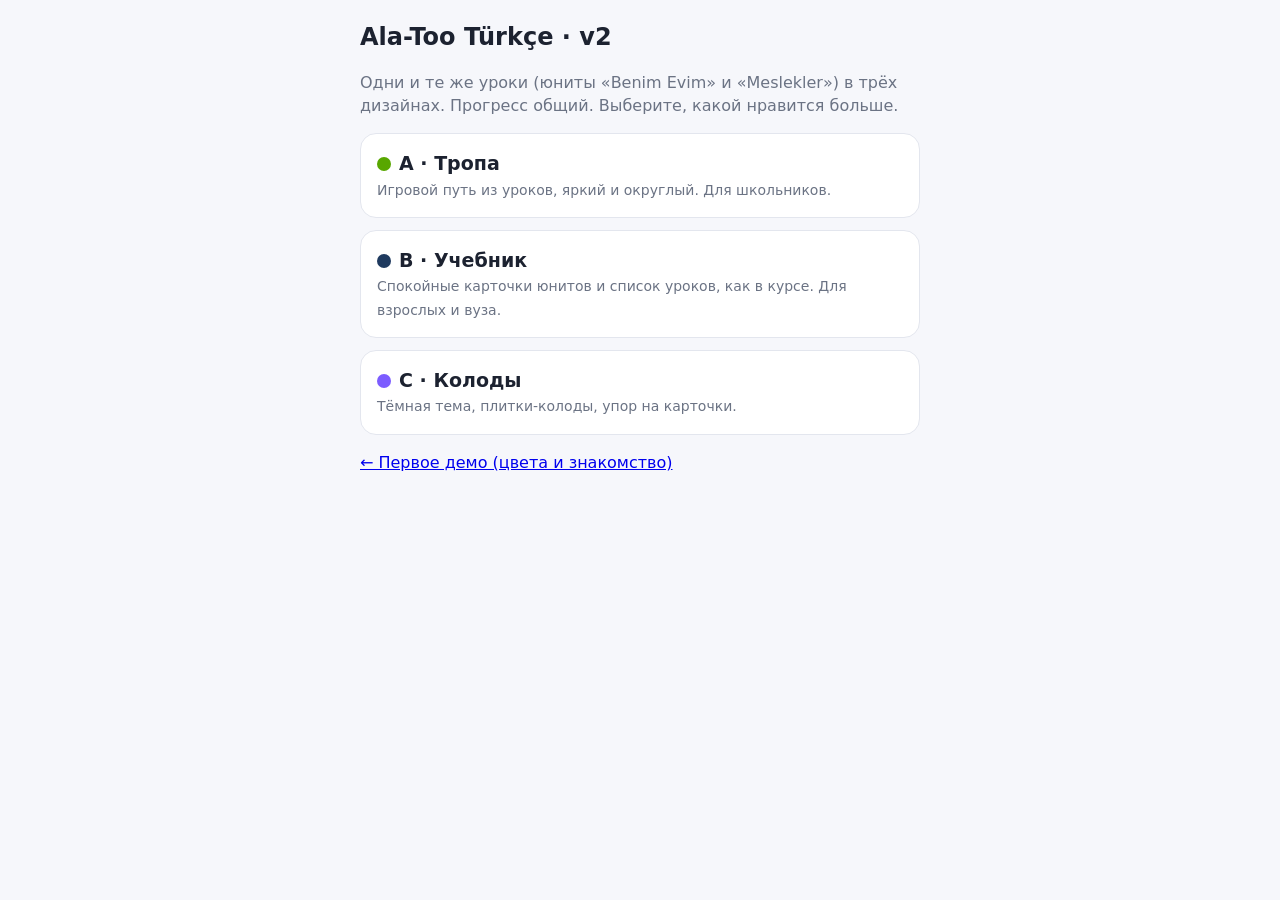
==== v2/index.html @ 80605b37 "v2: units Ev and Meslek, three design directions (Path, Cards, Decks) Co-Authored-By: Claude Sonnet " ====
<!doctype html><html lang="ru"><head><meta charset="utf-8"><meta name="viewport" content="width=device-width,initial-scale=1"><title>Ala-Too Türkçe — выбор дизайна</title>
<style>body{margin:0;font:16px/1.45 system-ui,sans-serif;background:#f6f7fb;color:#1c2230}main{max-width:560px;margin:0 auto;padding:20px}h1{font-size:24px;margin:0 0 4px}p{color:#6b7384}
a.c{display:block;text-decoration:none;color:inherit;border:1px solid #e3e6ee;background:#fff;border-radius:16px;padding:16px;margin:12px 0}a.c b{font-size:19px;display:block}a.c span{color:#6b7384;font-size:14px}.dot{display:inline-block;width:14px;height:14px;border-radius:50%;margin-right:8px;vertical-align:-1px}</style></head>
<body><main><h1>Ala-Too Türkçe · v2</h1><p>Одни и те же уроки (юниты «Benim Evim» и «Meslekler») в трёх дизайнах. Прогресс общий. Выберите, какой нравится больше.</p>
<a class="c" href="a/"><b><i class="dot" style="background:#58a700"></i>A · Тропа</b><span>Игровой путь из уроков, яркий и округлый. Для школьников.</span></a>
<a class="c" href="b/"><b><i class="dot" style="background:#1f3a5f"></i>B · Учебник</b><span>Спокойные карточки юнитов и список уроков, как в курсе. Для взрослых и вуза.</span></a>
<a class="c" href="c/"><b><i class="dot" style="background:#7c5cff"></i>C · Колоды</b><span>Тёмная тема, плитки-колоды, упор на карточки.</span></a>
<p><a href="../">← Первое демо (цвета и знакомство)</a></p></main></body></html>
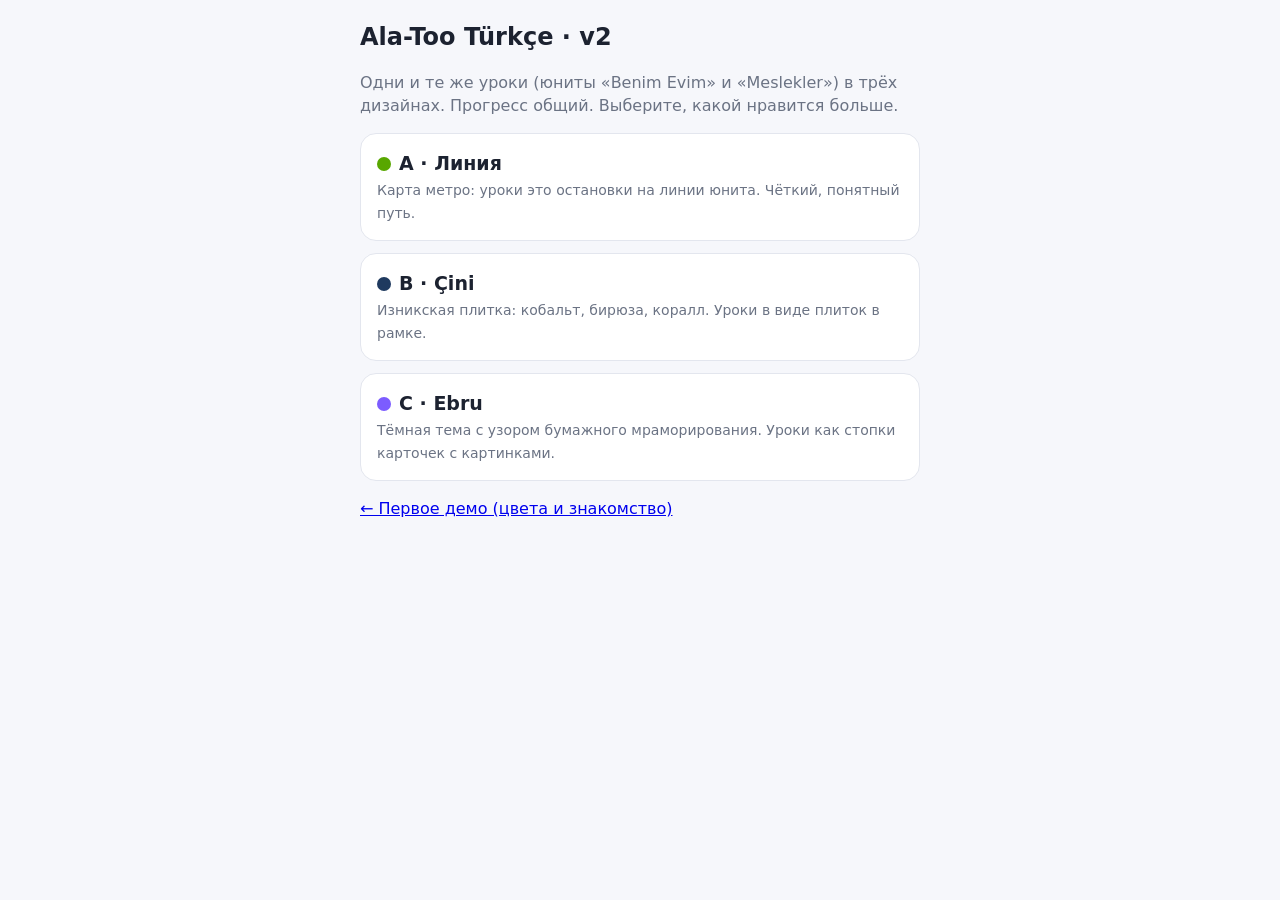
==== commit d008d178: "v2: update chooser descriptions Co-Authored-By: Claude Sonnet 5.5 <noreply@anthropic.com> Claude-Ses" ====
--- a/v2/index.html
+++ b/v2/index.html
@@ -2,7 +2,7 @@
 <style>body{margin:0;font:16px/1.45 system-ui,sans-serif;background:#f6f7fb;color:#1c2230}main{max-width:560px;margin:0 auto;padding:20px}h1{font-size:24px;margin:0 0 4px}p{color:#6b7384}
 a.c{display:block;text-decoration:none;color:inherit;border:1px solid #e3e6ee;background:#fff;border-radius:16px;padding:16px;margin:12px 0}a.c b{font-size:19px;display:block}a.c span{color:#6b7384;font-size:14px}.dot{display:inline-block;width:14px;height:14px;border-radius:50%;margin-right:8px;vertical-align:-1px}</style></head>
 <body><main><h1>Ala-Too Türkçe · v2</h1><p>Одни и те же уроки (юниты «Benim Evim» и «Meslekler») в трёх дизайнах. Прогресс общий. Выберите, какой нравится больше.</p>
-<a class="c" href="a/"><b><i class="dot" style="background:#58a700"></i>A · Тропа</b><span>Игровой путь из уроков, яркий и округлый. Для школьников.</span></a>
-<a class="c" href="b/"><b><i class="dot" style="background:#1f3a5f"></i>B · Учебник</b><span>Спокойные карточки юнитов и список уроков, как в курсе. Для взрослых и вуза.</span></a>
-<a class="c" href="c/"><b><i class="dot" style="background:#7c5cff"></i>C · Колоды</b><span>Тёмная тема, плитки-колоды, упор на карточки.</span></a>
+<a class="c" href="a/"><b><i class="dot" style="background:#58a700"></i>A · Линия</b><span>Карта метро: уроки это остановки на линии юнита. Чёткий, понятный путь.</span></a>
+<a class="c" href="b/"><b><i class="dot" style="background:#1f3a5f"></i>B · Çini</b><span>Изникская плитка: кобальт, бирюза, коралл. Уроки в виде плиток в рамке.</span></a>
+<a class="c" href="c/"><b><i class="dot" style="background:#7c5cff"></i>C · Ebru</b><span>Тёмная тема с узором бумажного мраморирования. Уроки как стопки карточек с картинками.</span></a>
 <p><a href="../">← Первое демо (цвета и знакомство)</a></p></main></body></html>
